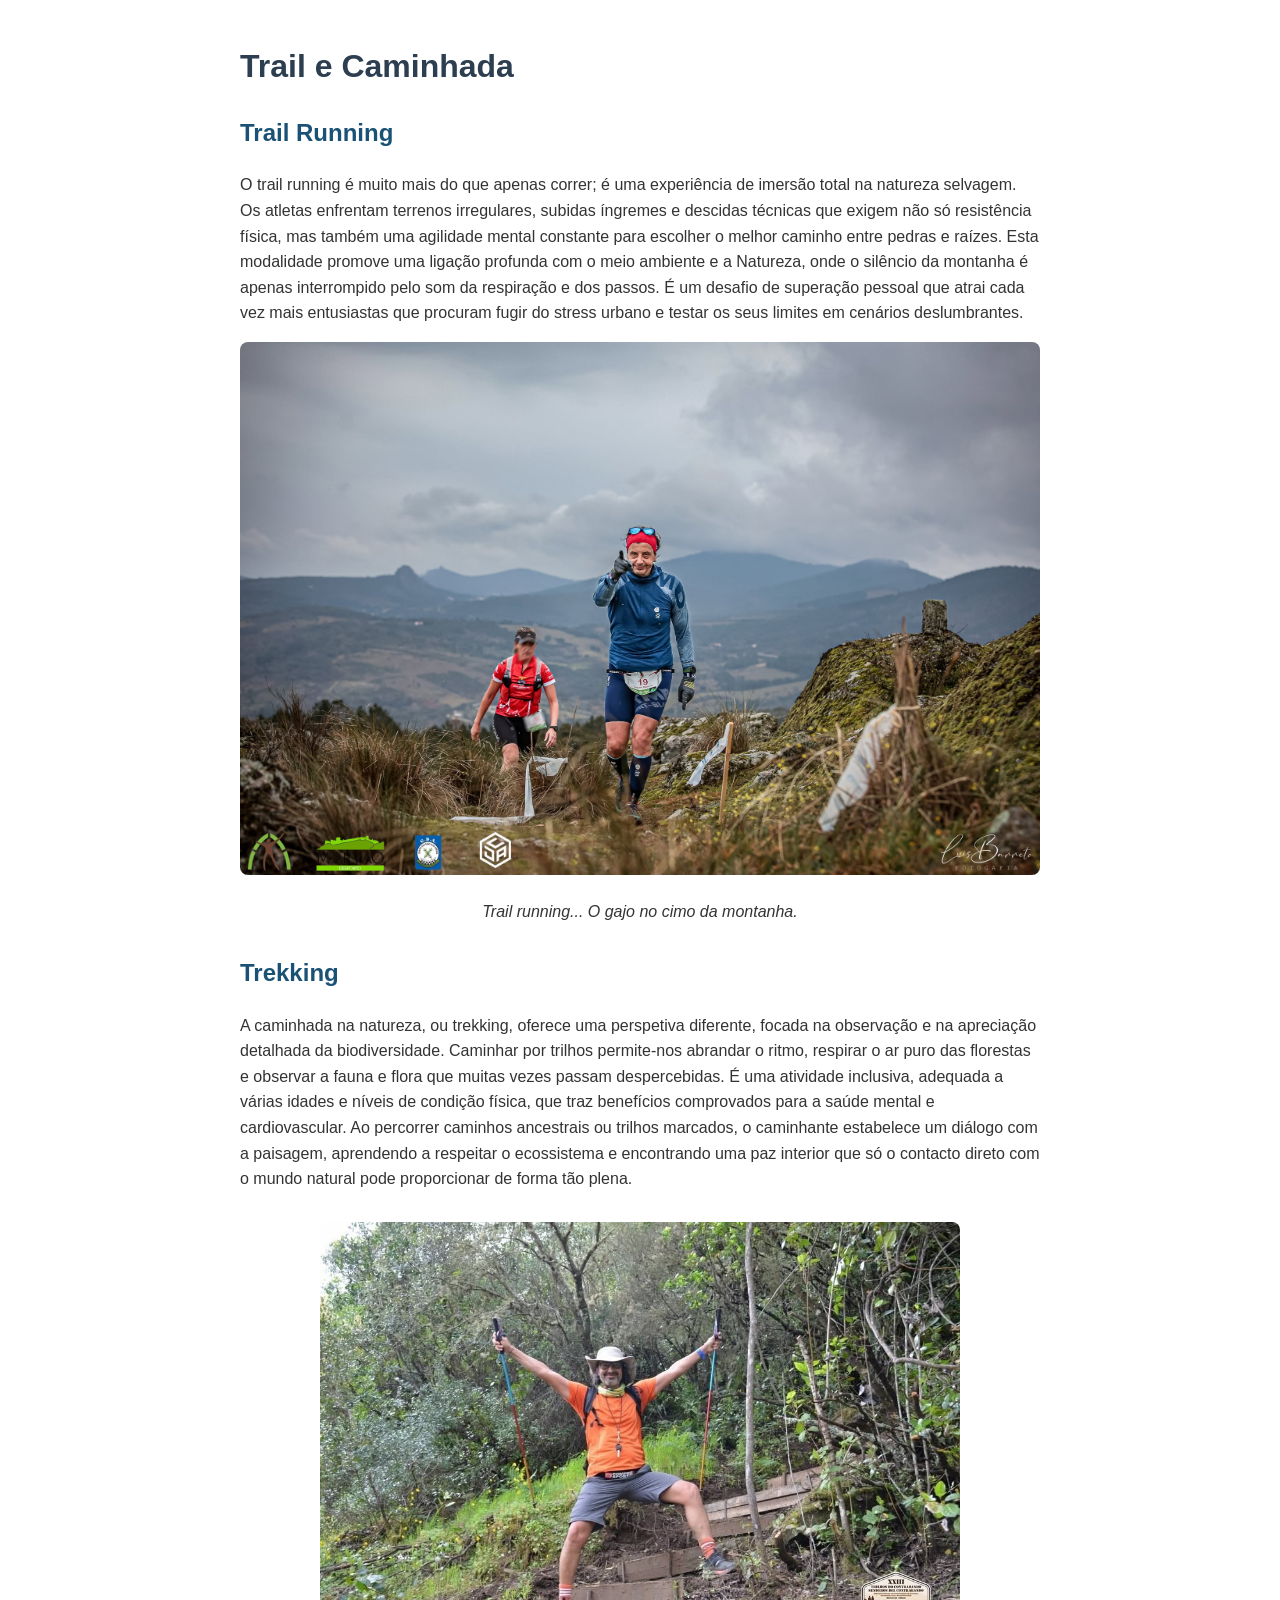
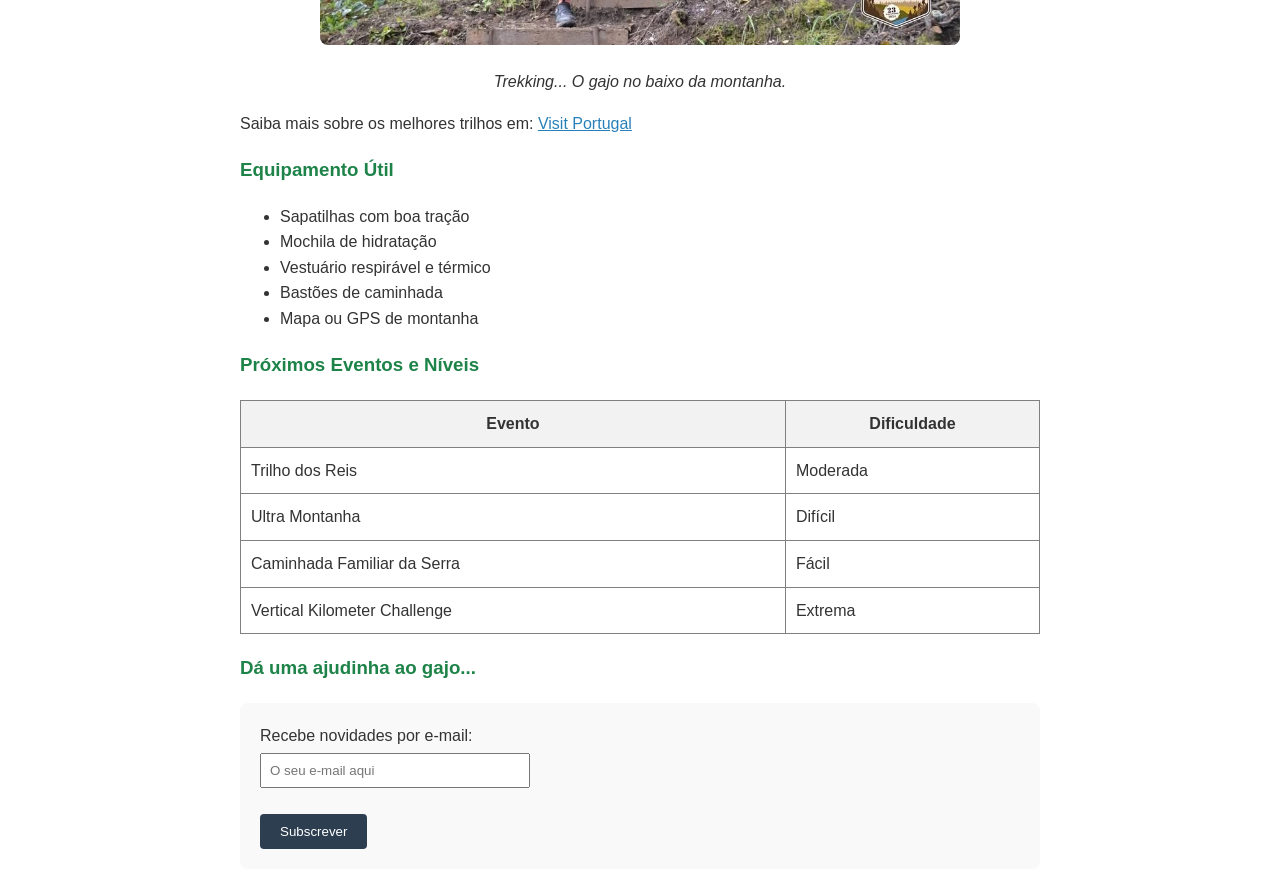
==== index.html @ b0463ab3 "Criação da página inicial." ====
<!-- https://github.com/2179951/ogajo.git -->

<!DOCTYPE html>
<html lang="pt">

<head>
    <meta charset="UTF-8">
    <title>O Gajo</title>
</head>

<body style="font-family: sans-serif; color: #333; line-height: 1.6; max-width: 800px; margin: 0 auto; padding: 20px;">

    <h1 style="color: #2c3e50;">Trail e Caminhada</h1>



    <h2 style="color: #1a5276;">Trail Running</h2>
    <p>
        O trail running é muito mais do que apenas correr; é uma experiência de imersão total na natureza selvagem. Os
        atletas enfrentam terrenos irregulares, subidas íngremes e descidas técnicas
        que exigem não só resistência física, mas também uma agilidade mental constante para escolher o melhor caminho
        entre pedras e raízes. Esta modalidade promove uma ligação profunda com o meio ambiente e a Natureza, onde o
        silêncio da
        montanha é apenas interrompido pelo som da respiração e dos passos. É um desafio de superação pessoal que atrai
        cada vez mais entusiastas que procuram fugir do stress urbano e testar os seus limites em cenários
        deslumbrantes.
    </p>

    <div style="text-align: center; margin-bottom: 30px;">
        <img src="power.jpg" alt="O gajo... Muito determinado no cimo da montanha"
            style="width: 100%; height: auto; border-radius: 8px;">
        <p><em>Trail running... O gajo no cimo da montanha.</em></p>
    </div>

    <h2 style="color: #1a5276;">Trekking</h2>
    <p>
        A caminhada na natureza, ou trekking, oferece uma perspetiva diferente, focada na observação e na apreciação
        detalhada da biodiversidade. Caminhar por trilhos permite-nos abrandar o ritmo, respirar o ar puro das florestas
        e observar a fauna e flora que muitas vezes passam despercebidas. É uma atividade inclusiva, adequada a várias
        idades e níveis de condição física, que traz benefícios comprovados para a saúde mental e cardiovascular. Ao
        percorrer caminhos ancestrais ou trilhos marcados, o caminhante estabelece um diálogo com a paisagem, aprendendo
        a respeitar o ecossistema e encontrando uma paz interior que só o contacto direto com o mundo natural pode
        proporcionar de forma tão plena.
    </p>

    <div style="margin-top: 30px; text-align: center;">
        <img src="smile.jpg" alt="O gajo... Muito feliz no sopé da montanha"
            style="width: 80%; height: auto; border-radius: 8px;">
        <p><em>Trekking... O gajo no baixo da montanha.</em></p>
    </div>

    <p>Saiba mais sobre os melhores trilhos em: <a href="https://www.visitportugal.com/en/experiencias/natureza" target="_blank"
            style="color: #2980b9;">Visit Portugal</a></p>

    <h3 style="color: #1d8348;">Equipamento Útil</h3>
    <ul>
        <li>Sapatilhas com boa tração</li>
        <li>Mochila de hidratação</li>
        <li>Vestuário respirável e térmico</li>
        <li>Bastões de caminhada</li>
        <li>Mapa ou GPS de montanha</li>
    </ul>

    <h3 style="color: #1d8348;">Próximos Eventos e Níveis</h3>
    <table border="1" style="width: 100%; border-collapse: collapse; margin-top: 20px;">
        <thead>
            <tr style="background-color: #f2f2f2;">
                <th style="padding: 10px;">Evento</th>
                <th style="padding: 10px;">Dificuldade</th>
            </tr>
        </thead>
        <tbody>
            <tr>
                <td style="padding: 10px;">Trilho dos Reis</td>
                <td style="padding: 10px;">Moderada</td>
            </tr>
            <tr>
                <td style="padding: 10px;">Ultra Montanha</td>
                <td style="padding: 10px;">Difícil</td>
            </tr>
            <tr>
                <td style="padding: 10px;">Caminhada Familiar da Serra</td>
                <td style="padding: 10px;">Fácil</td>
            </tr>
            <tr>
                <td style="padding: 10px;">Vertical Kilometer Challenge</td>
                <td style="padding: 10px;">Extrema</td>
            </tr>
        </tbody>
    </table>



    <h3 style="color: #1d8348;">Dá uma ajudinha ao gajo...</h3>
    <form style="background-color: #f9f9f9; padding: 20px; border-radius: 8px; margin-top: 20px;">
        <label for="email">Recebe novidades por e-mail:</label><br>
        <input type="email" id="email" name="email" placeholder="O seu e-mail aqui"
            style="padding: 8px; width: 250px; margin-top: 5px;"><br><br>
        <input type="submit" value="Subscrever"
            style="padding: 10px 20px; background-color: #2c3e50; color: white; border: none; border-radius: 4px; cursor: pointer;">
    </form>

</body>

</html>
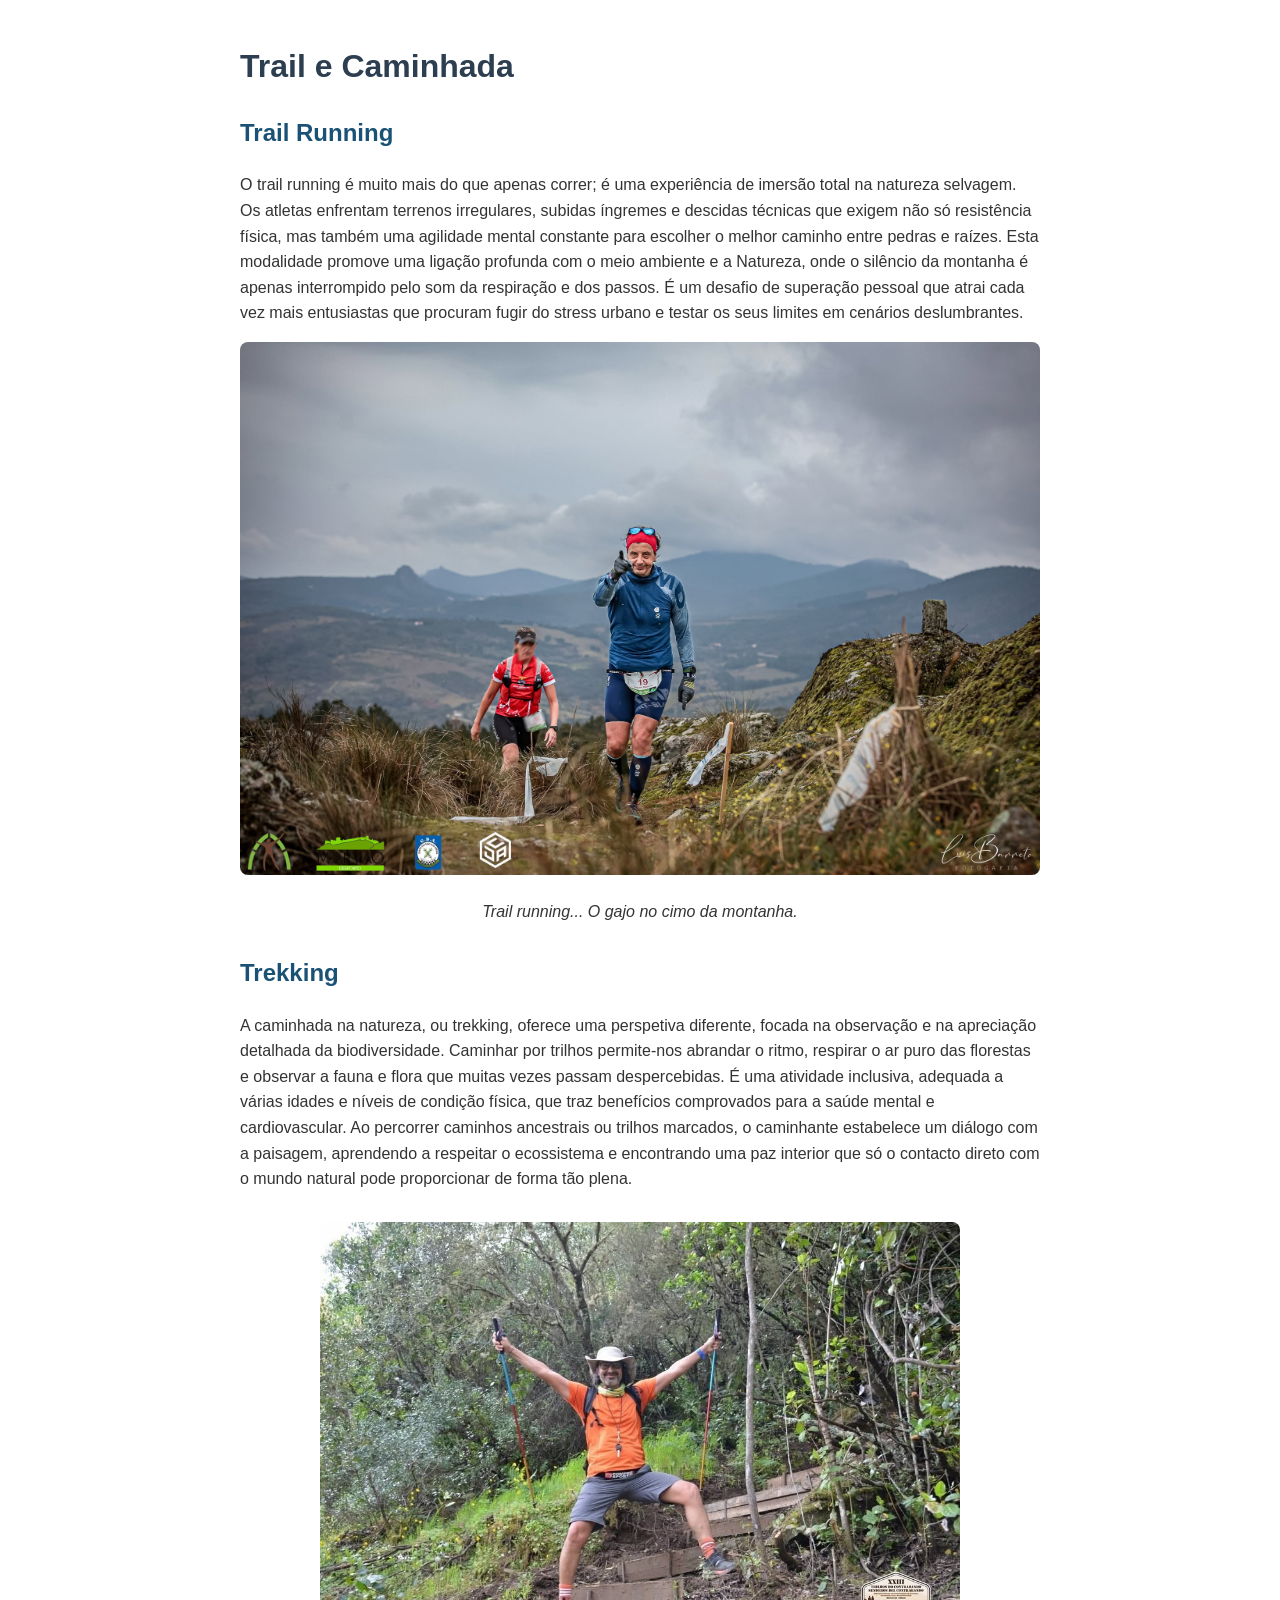
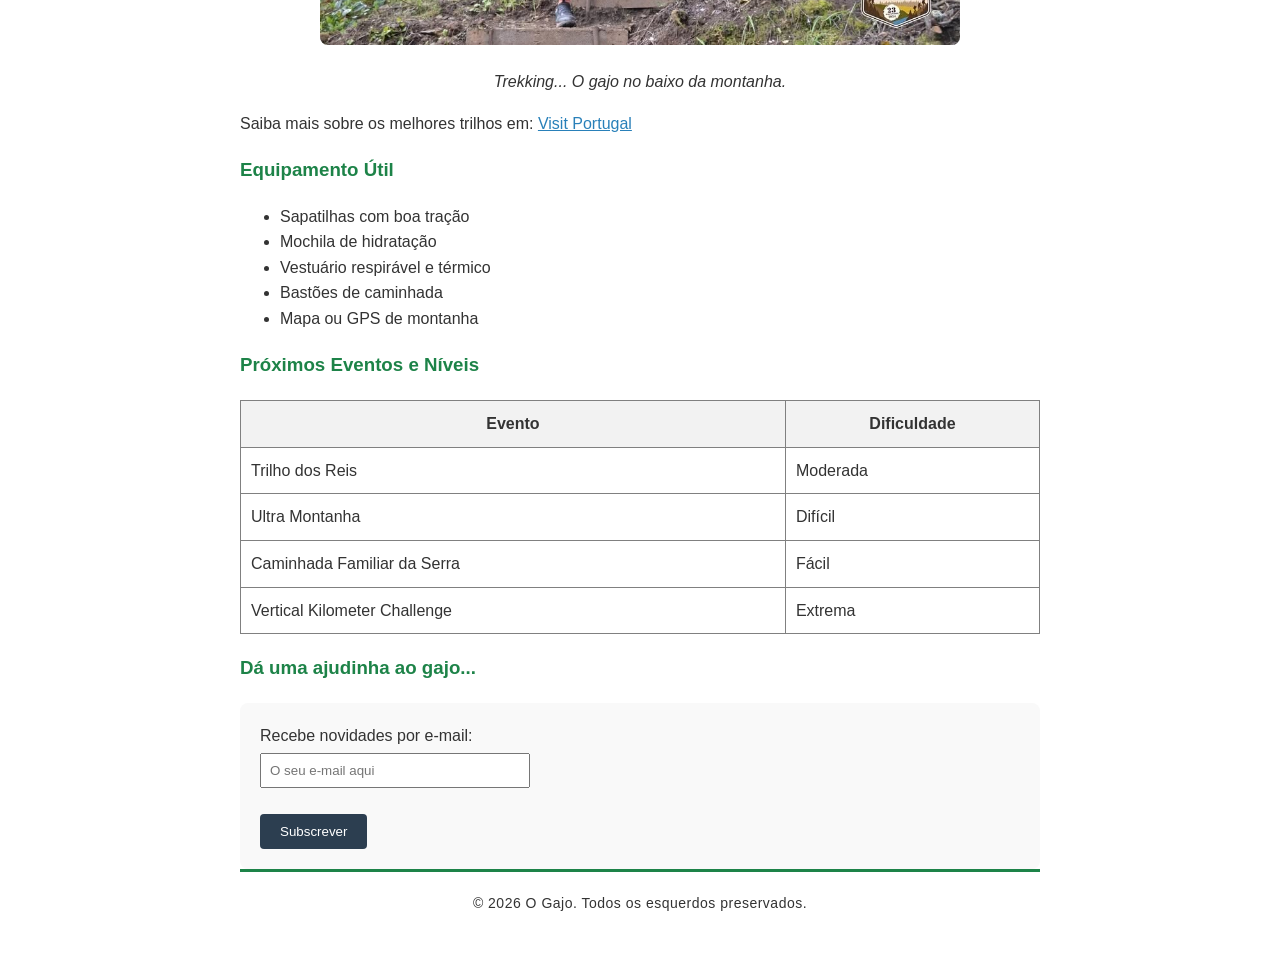
==== commit fbca8e79: "Rodapé" ====
--- a/index.html
+++ b/index.html
@@ -100,6 +100,13 @@
             style="padding: 10px 20px; background-color: #2c3e50; color: white; border: none; border-radius: 4px; cursor: pointer;">
     </form>
 
+    <footer style="text-align: center;
+            padding: 20px 10px;
+            font-size: 14px;
+            border-top: 3px solid #1d8348;">
+        <p style=" margin: 0; letter-spacing: 0.5px;">&copy; 2026 O Gajo. Todos os esquerdos preservados.</p>
+    </footer>    
+
 </body>
 
 </html>
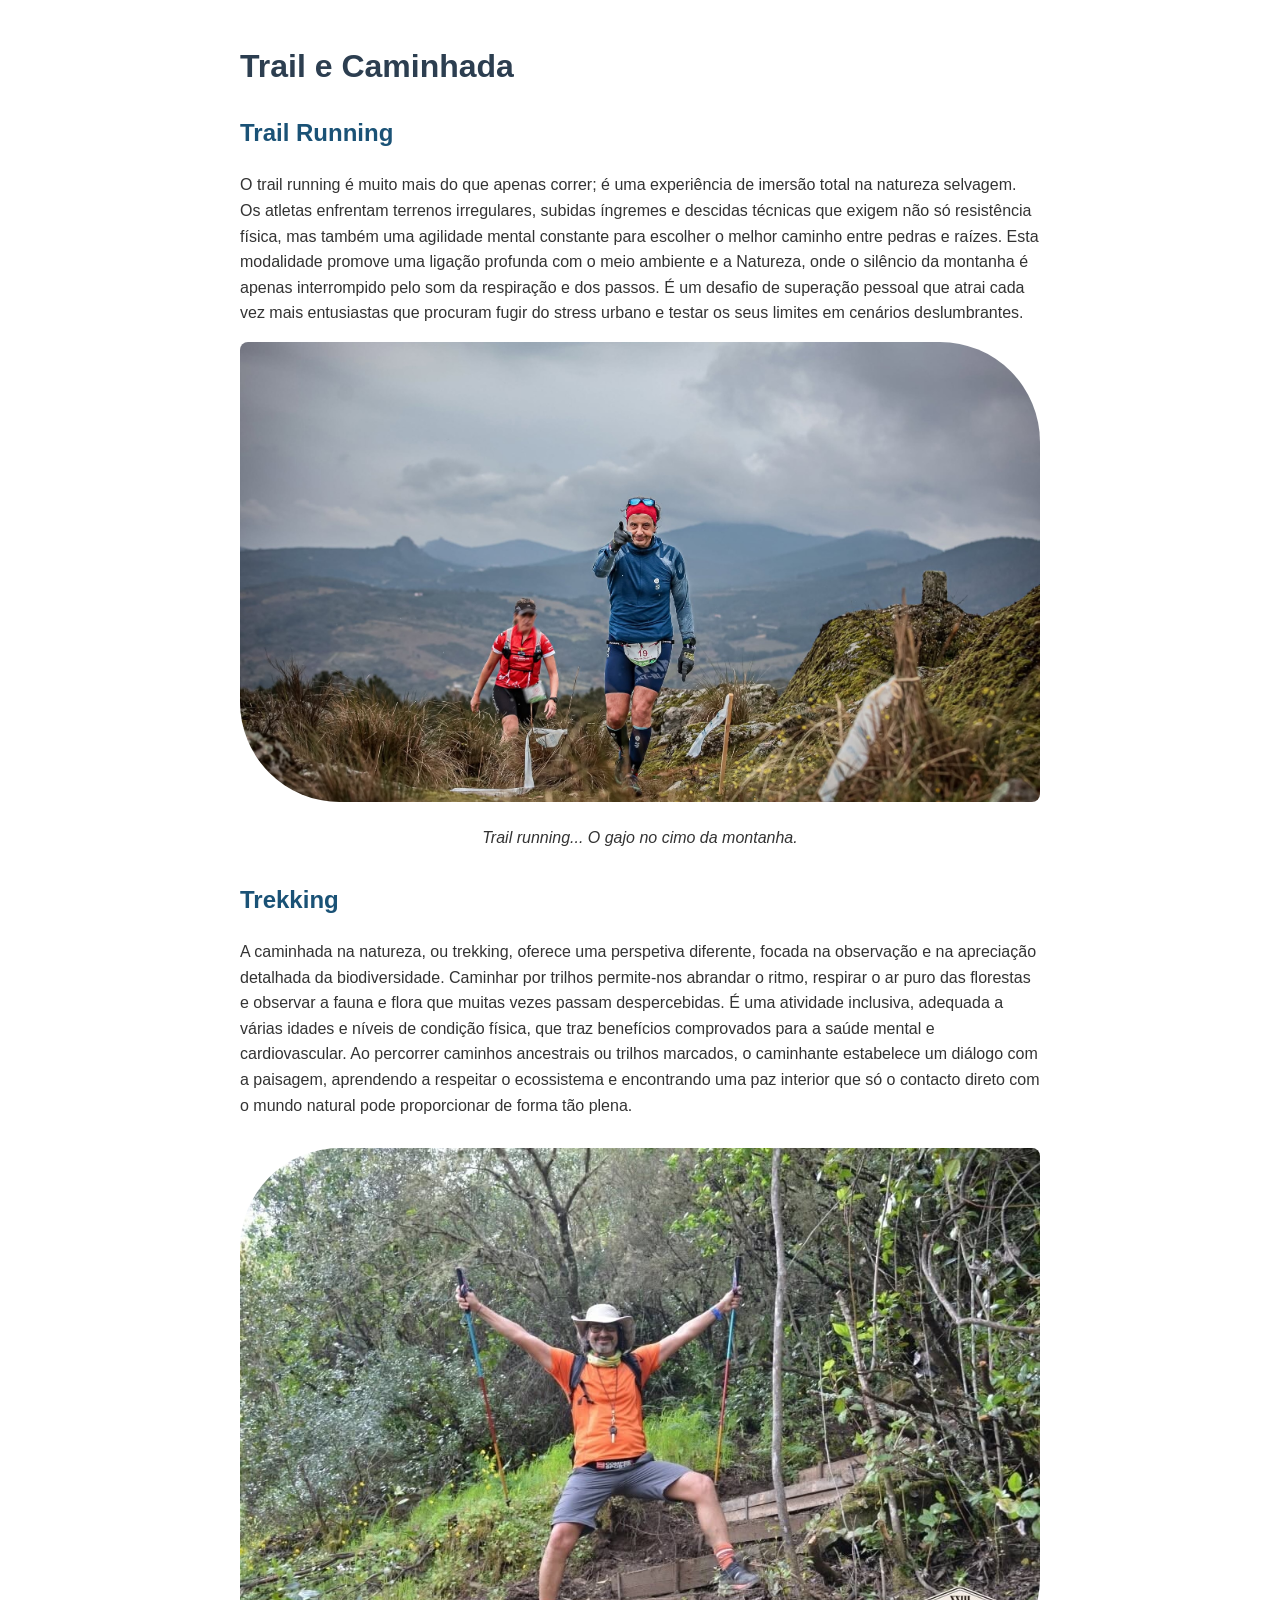
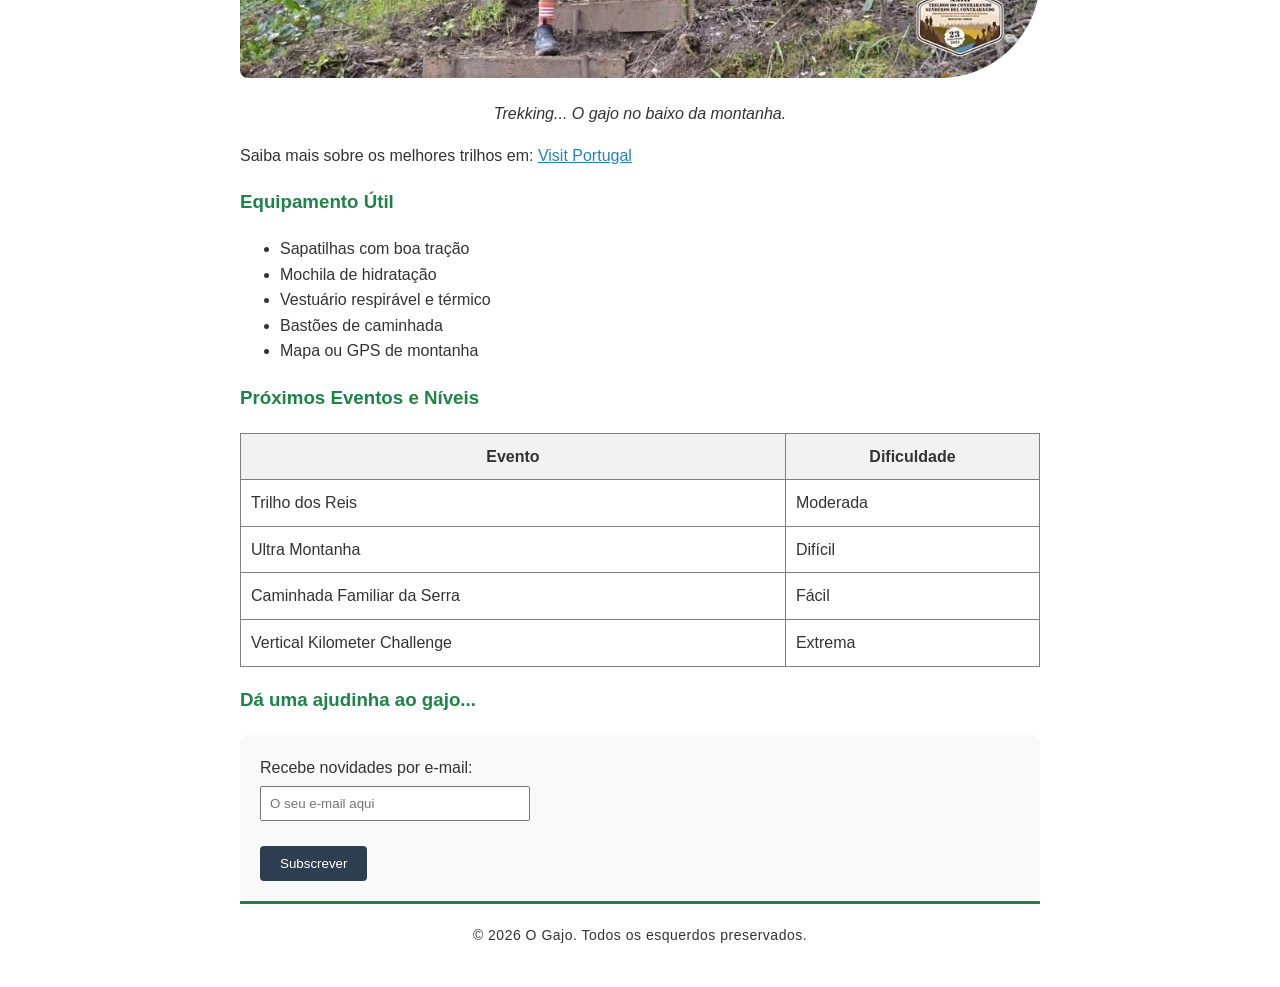
==== commit 9204f501: "Formatação de imagens" ====
--- a/index.html
+++ b/index.html
@@ -28,7 +28,7 @@
 
     <div style="text-align: center; margin-bottom: 30px;">
         <img src="power.jpg" alt="O gajo... Muito determinado no cimo da montanha"
-            style="width: 100%; height: auto; border-radius: 8px;">
+            style="width: 100%; height: auto; border-radius: 8px 100px 8px 100px;">
         <p><em>Trail running... O gajo no cimo da montanha.</em></p>
     </div>
 
@@ -45,7 +45,7 @@
 
     <div style="margin-top: 30px; text-align: center;">
         <img src="smile.jpg" alt="O gajo... Muito feliz no sopé da montanha"
-            style="width: 80%; height: auto; border-radius: 8px;">
+            style="width: 100%; height: auto; border-radius: 100px 8px 100px 8px;">
         <p><em>Trekking... O gajo no baixo da montanha.</em></p>
     </div>
 
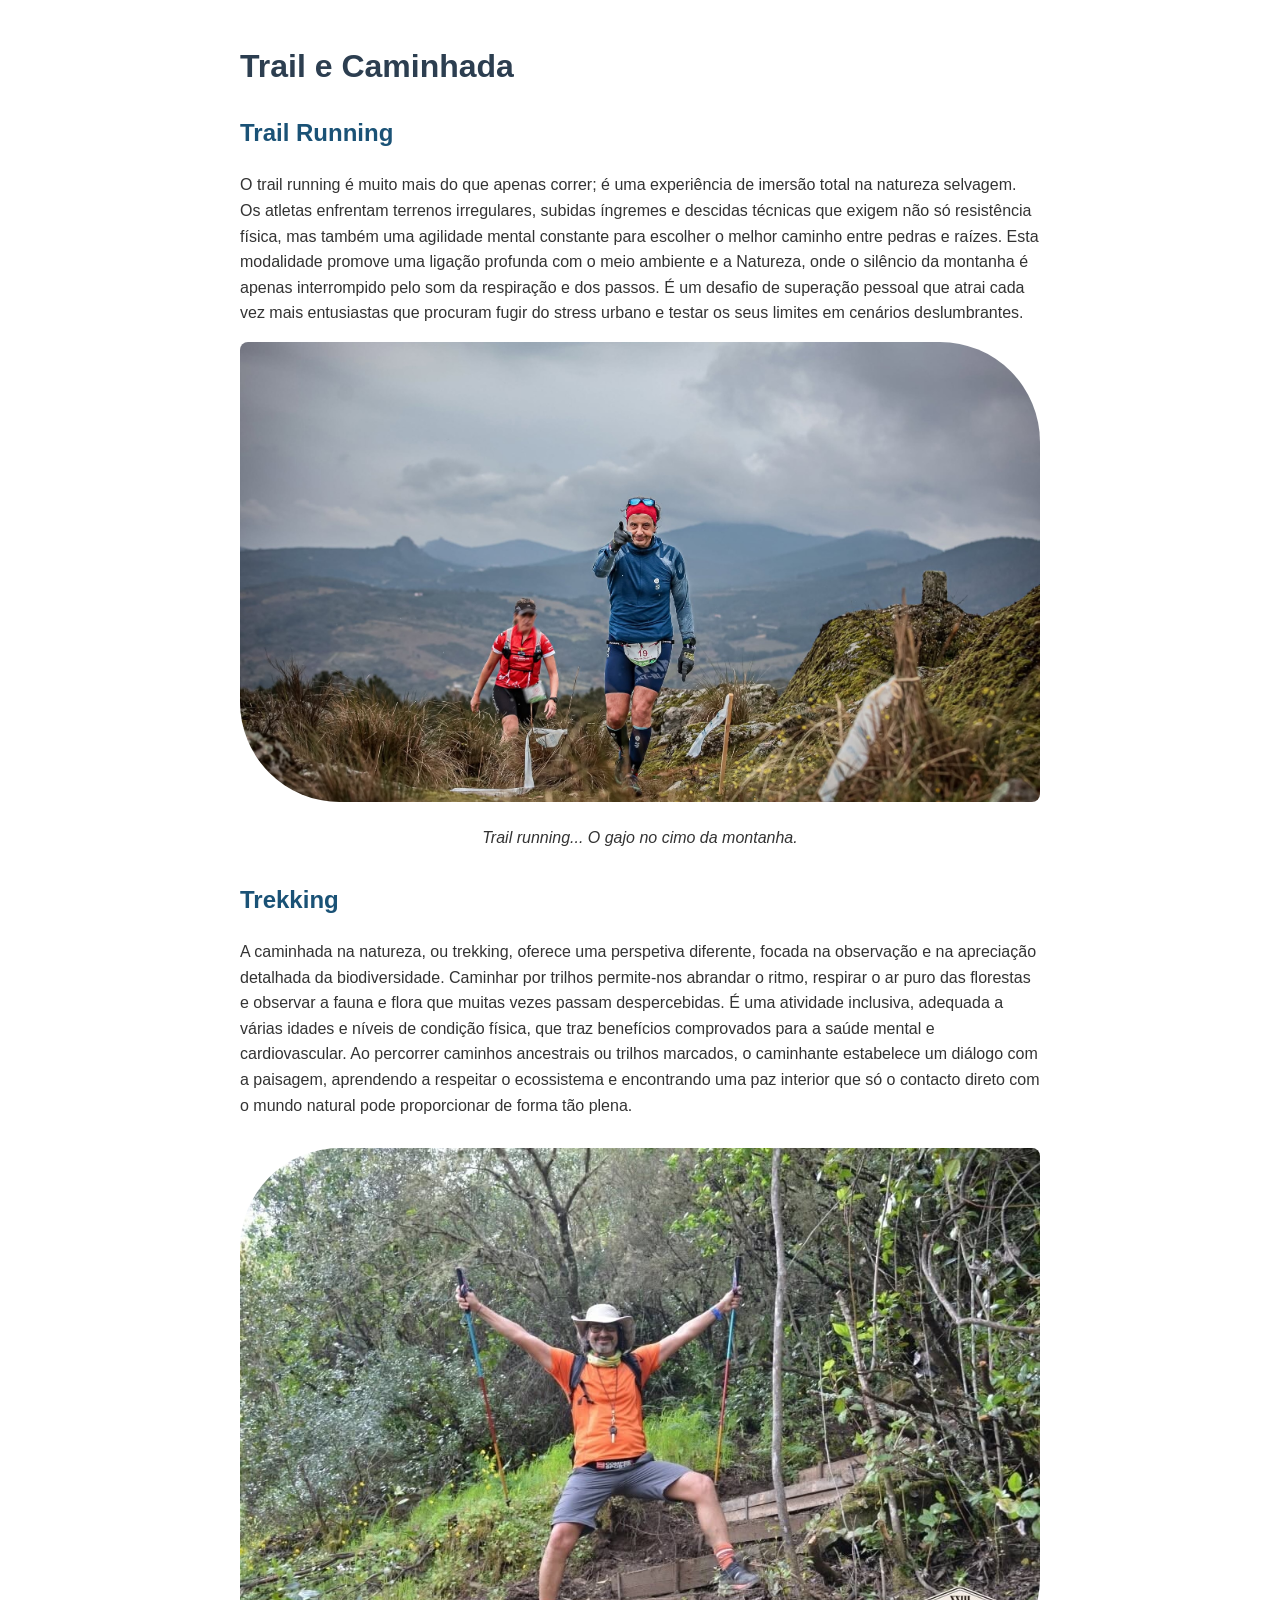
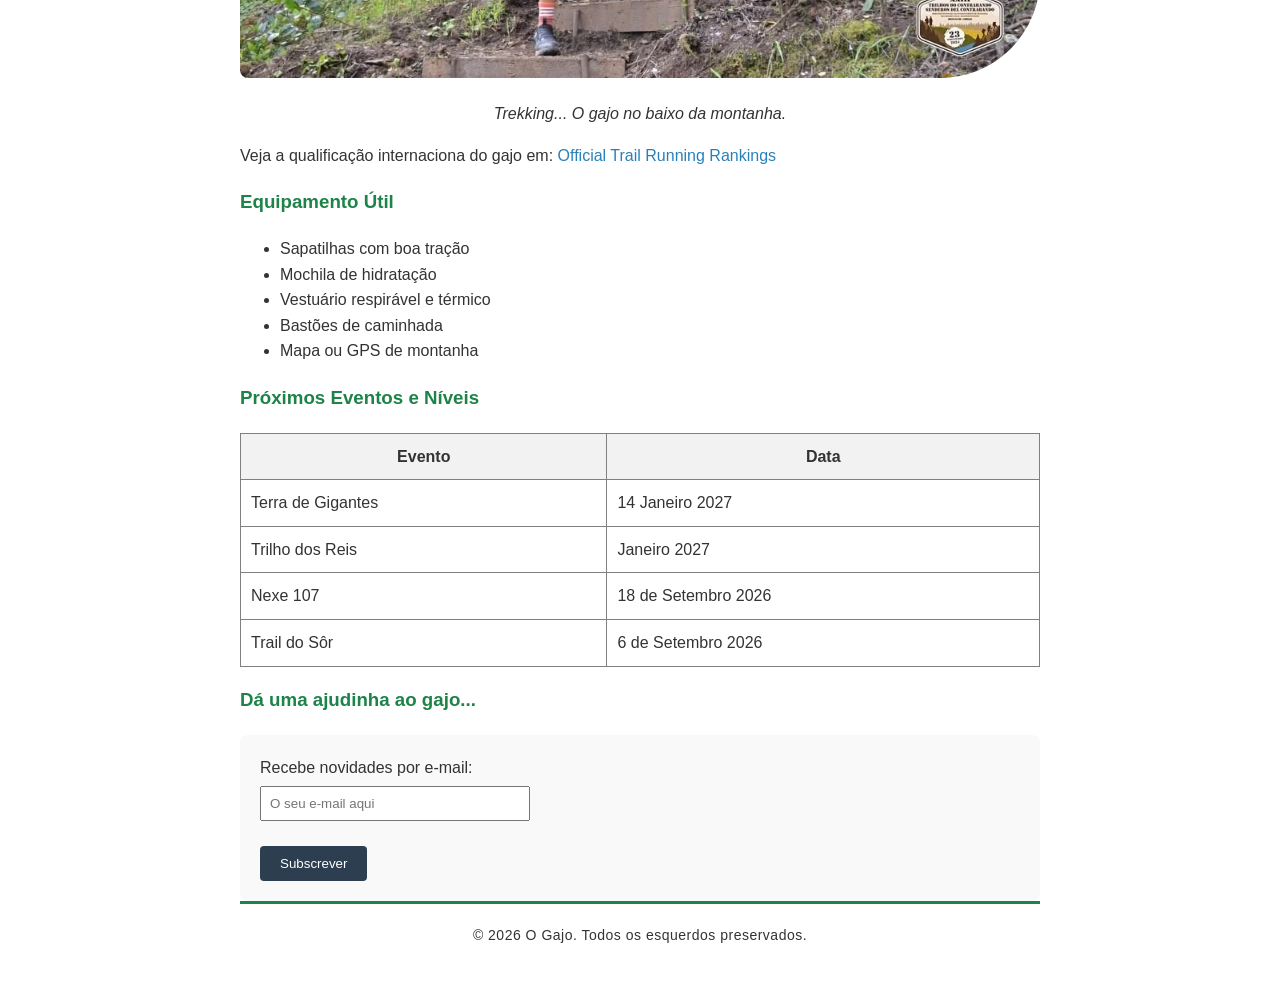
==== commit b2363808: "Mudança de link e algum conteudo" ====
--- a/index.html
+++ b/index.html
@@ -49,8 +49,8 @@
         <p><em>Trekking... O gajo no baixo da montanha.</em></p>
     </div>
 
-    <p>Saiba mais sobre os melhores trilhos em: <a href="https://www.visitportugal.com/en/experiencias/natureza" target="_blank"
-            style="color: #2980b9;">Visit Portugal</a></p>
+    <p>Veja a qualificação internaciona do gajo em: <a https://itra.run/RunnerSpace/caldeira.antonio.4431074" target="_blank"
+            style="color: #2980b9;">Official Trail Running Rankings</a></p>
 
     <h3 style="color: #1d8348;">Equipamento Útil</h3>
     <ul>
@@ -66,25 +66,25 @@
         <thead>
             <tr style="background-color: #f2f2f2;">
                 <th style="padding: 10px;">Evento</th>
-                <th style="padding: 10px;">Dificuldade</th>
+                <th style="padding: 10px;">Data</th>
             </tr>
         </thead>
         <tbody>
             <tr>
-                <td style="padding: 10px;">Trilho dos Reis</td>
-                <td style="padding: 10px;">Moderada</td>
+                <td style="padding: 10px;">Terra de Gigantes</td>
+                <td style="padding: 10px;">14 Janeiro 2027</td>
             </tr>
             <tr>
-                <td style="padding: 10px;">Ultra Montanha</td>
-                <td style="padding: 10px;">Difícil</td>
+                <td style="padding: 10px;">Trilho dos Reis</td>
+                <td style="padding: 10px;">Janeiro 2027</td>
             </tr>
             <tr>
-                <td style="padding: 10px;">Caminhada Familiar da Serra</td>
-                <td style="padding: 10px;">Fácil</td>
+                <td style="padding: 10px;">Nexe 107</td>
+                <td style="padding: 10px;">18 de Setembro 2026</td>
             </tr>
             <tr>
-                <td style="padding: 10px;">Vertical Kilometer Challenge</td>
-                <td style="padding: 10px;">Extrema</td>
+                <td style="padding: 10px;">Trail do Sôr</td>
+                <td style="padding: 10px;">6 de Setembro 2026</td>
             </tr>
         </tbody>
     </table>
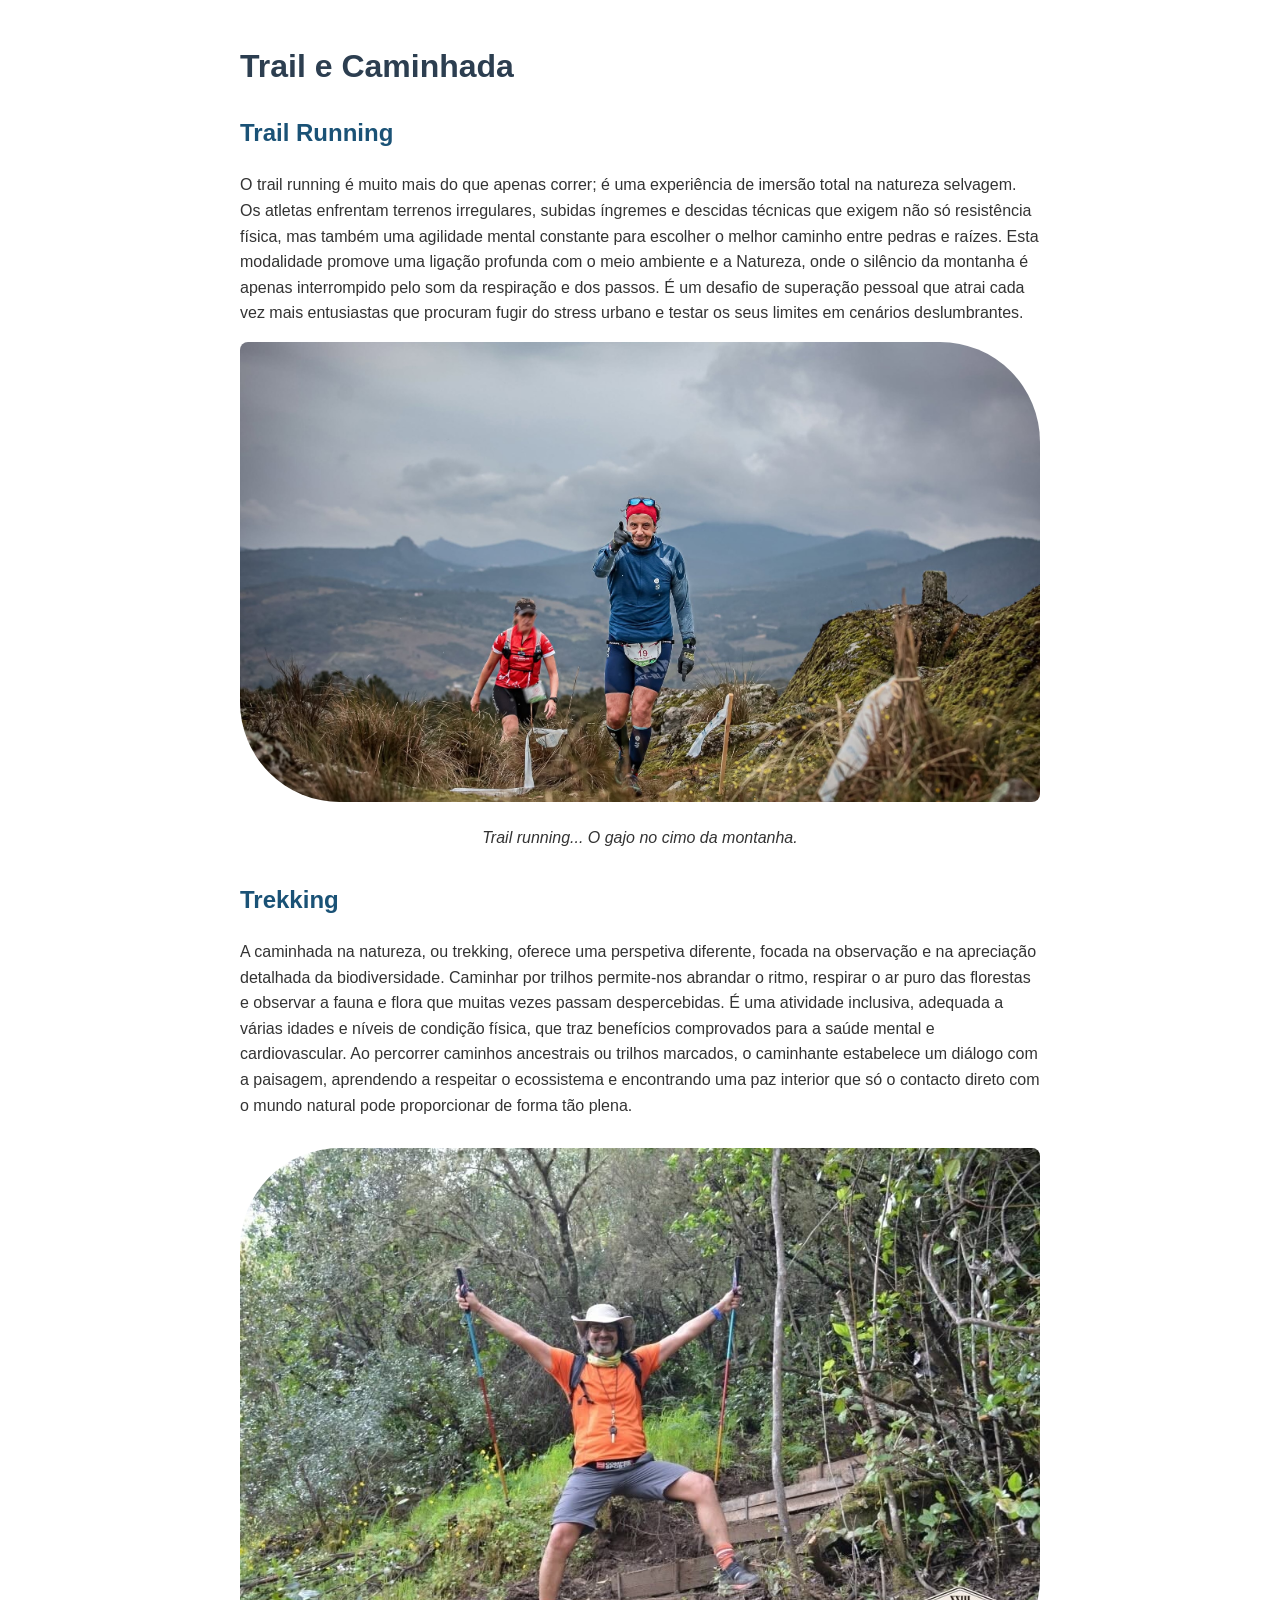
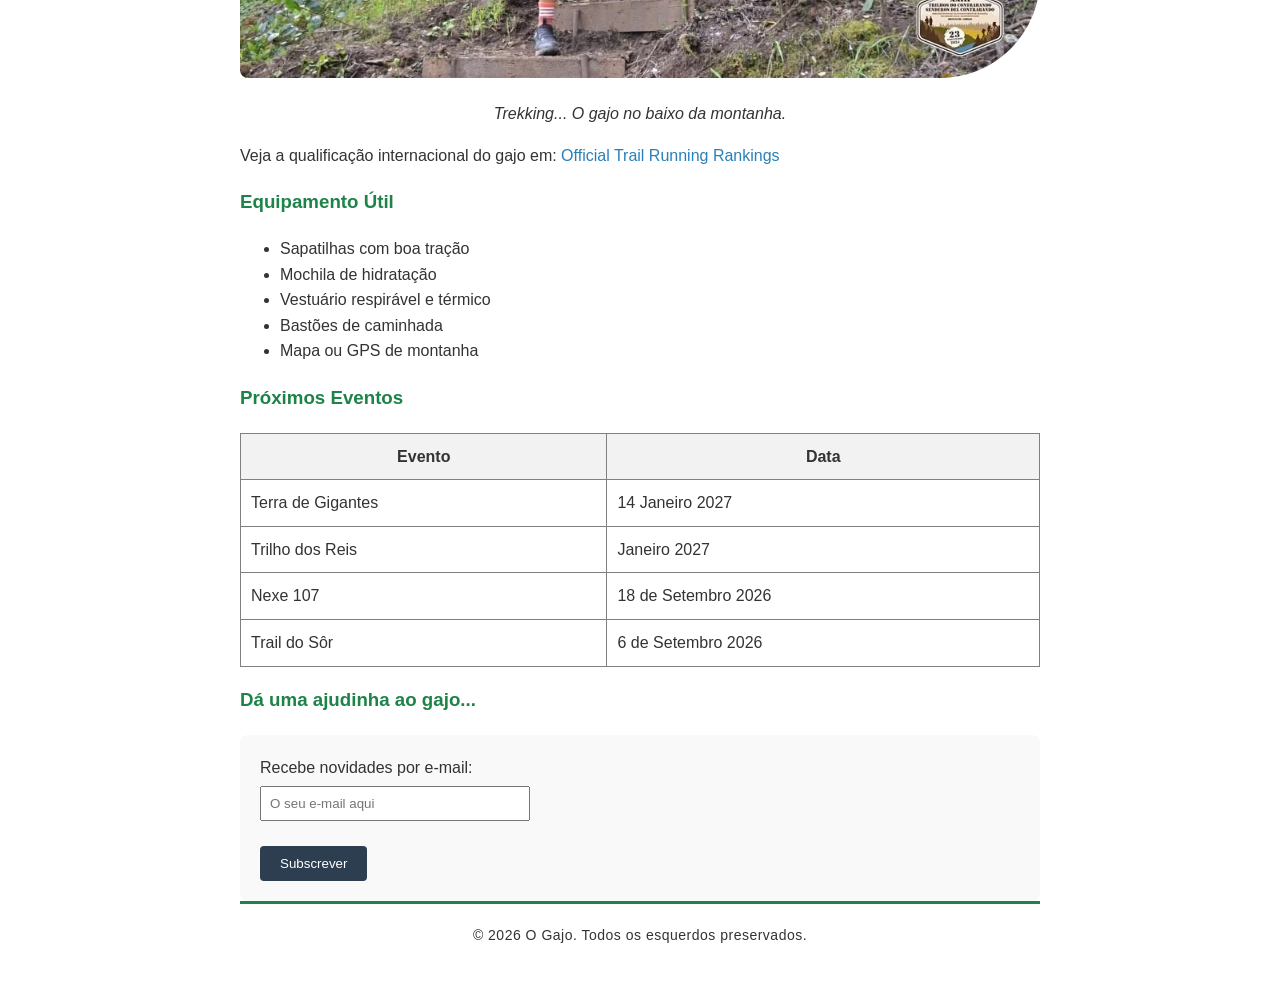
==== commit db1aa172: "Correção de erros" ====
--- a/index.html
+++ b/index.html
@@ -49,7 +49,7 @@
         <p><em>Trekking... O gajo no baixo da montanha.</em></p>
     </div>
 
-    <p>Veja a qualificação internaciona do gajo em: <a https://itra.run/RunnerSpace/caldeira.antonio.4431074" target="_blank"
+    <p>Veja a qualificação internacional do gajo em: <a https://itra.run/RunnerSpace/caldeira.antonio.4431074" target="_blank"
             style="color: #2980b9;">Official Trail Running Rankings</a></p>
 
     <h3 style="color: #1d8348;">Equipamento Útil</h3>
@@ -61,7 +61,7 @@
         <li>Mapa ou GPS de montanha</li>
     </ul>
 
-    <h3 style="color: #1d8348;">Próximos Eventos e Níveis</h3>
+    <h3 style="color: #1d8348;">Próximos Eventos</h3>
     <table border="1" style="width: 100%; border-collapse: collapse; margin-top: 20px;">
         <thead>
             <tr style="background-color: #f2f2f2;">
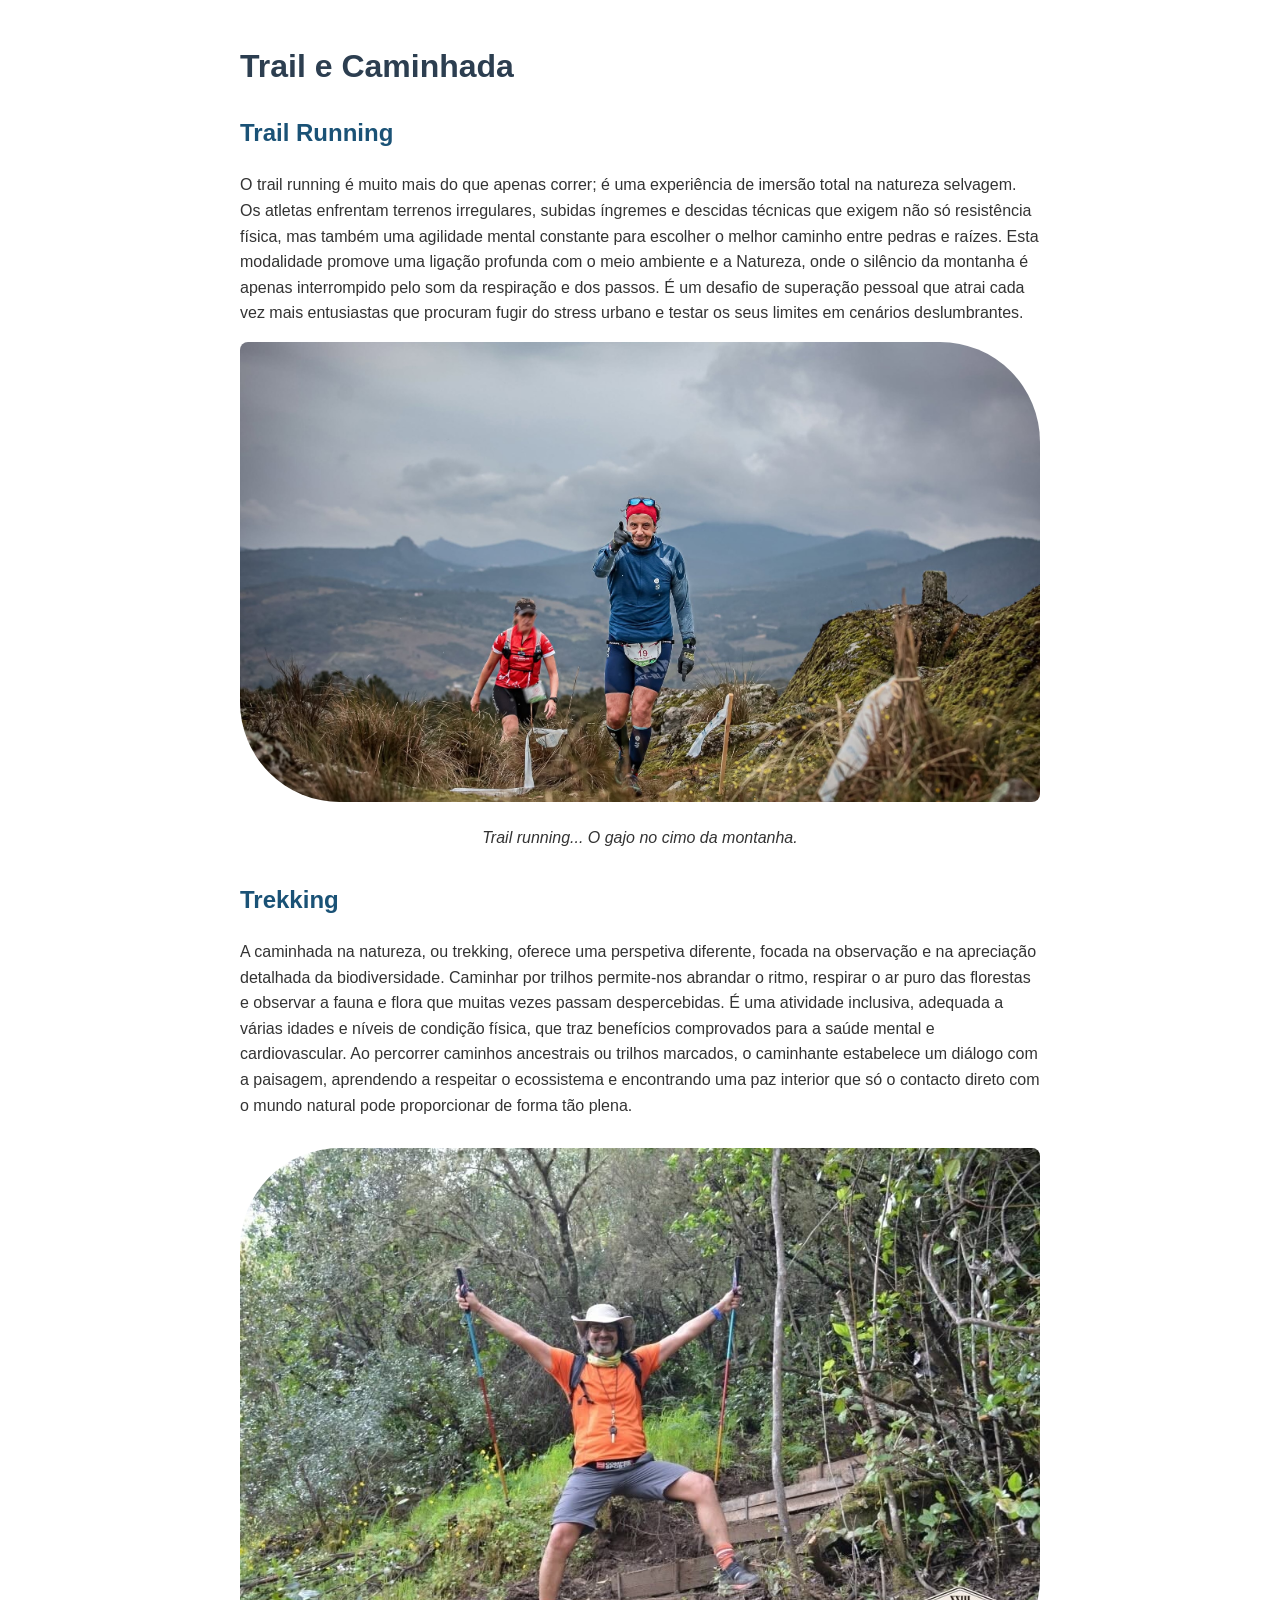
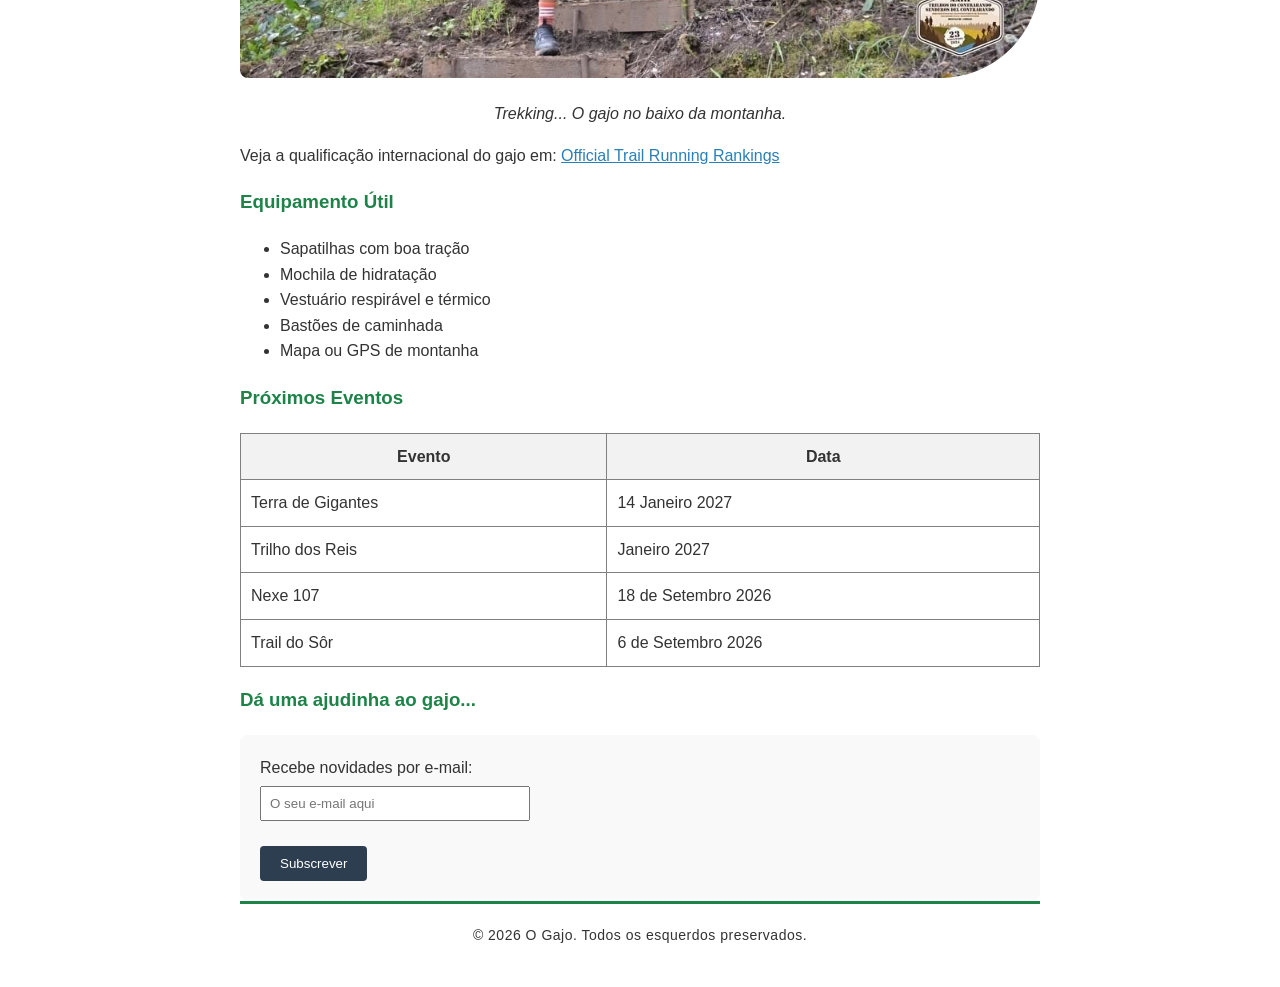
==== commit e79608d0: "Correção do link" ====
--- a/index.html
+++ b/index.html
@@ -49,7 +49,7 @@
         <p><em>Trekking... O gajo no baixo da montanha.</em></p>
     </div>
 
-    <p>Veja a qualificação internacional do gajo em: <a https://itra.run/RunnerSpace/caldeira.antonio.4431074" target="_blank"
+    <p>Veja a qualificação internacional do gajo em: <a href="https://itra.run/RunnerSpace/caldeira.antonio.4431074" target="_blank"
             style="color: #2980b9;">Official Trail Running Rankings</a></p>
 
     <h3 style="color: #1d8348;">Equipamento Útil</h3>
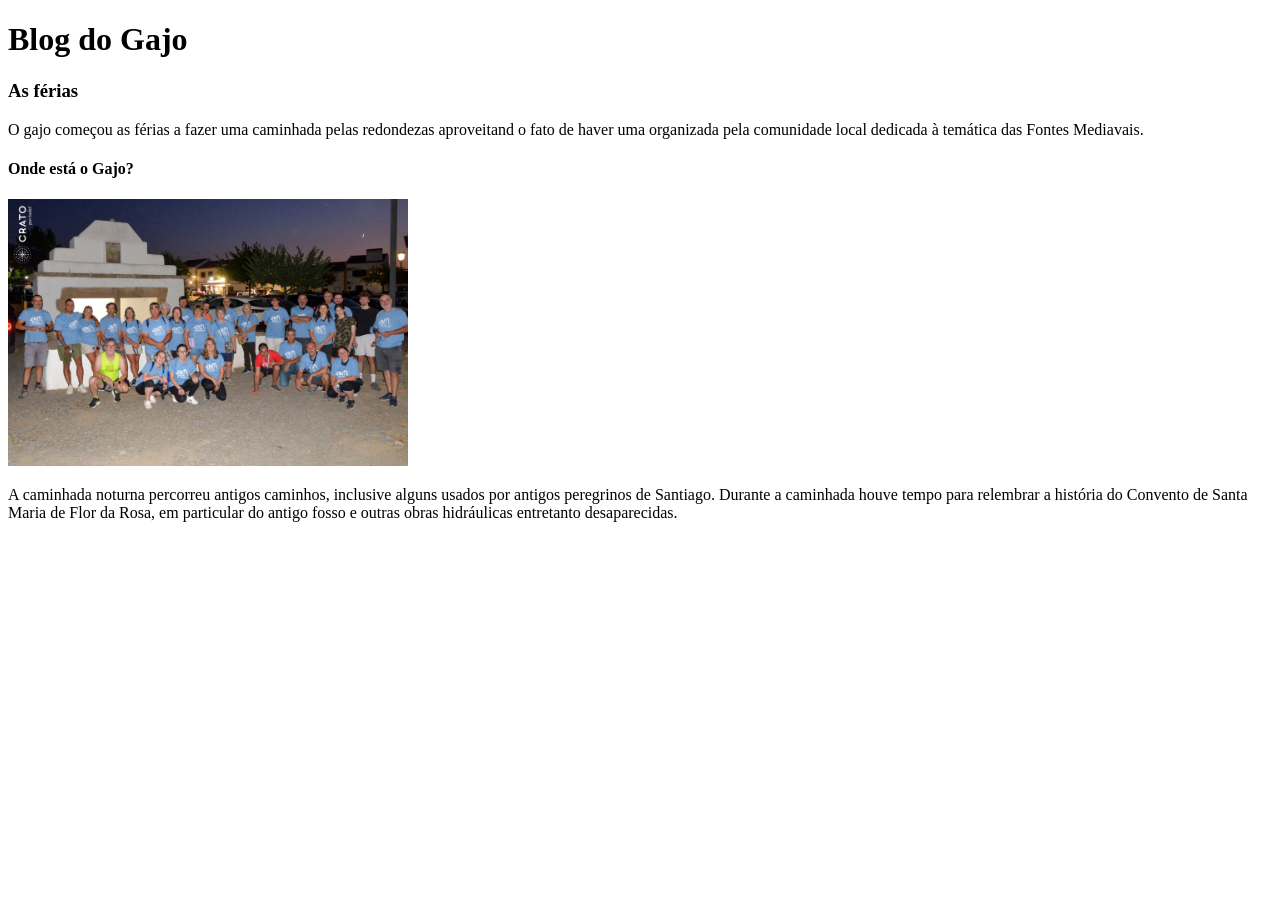
==== commit 0c0c91af: "Mudanca diretorios" ====
--- a/index.html
+++ b/index.html
@@ -1,112 +1,30 @@
-<!-- https://github.com/2179951/ogajo.git -->
-
-<!DOCTYPE html>
-<html lang="pt">
-
-<head>
-    <meta charset="UTF-8">
-    <title>O Gajo</title>
-</head>
-
-<body style="font-family: sans-serif; color: #333; line-height: 1.6; max-width: 800px; margin: 0 auto; padding: 20px;">
-
-    <h1 style="color: #2c3e50;">Trail e Caminhada</h1>
-
-
-
-    <h2 style="color: #1a5276;">Trail Running</h2>
-    <p>
-        O trail running é muito mais do que apenas correr; é uma experiência de imersão total na natureza selvagem. Os
-        atletas enfrentam terrenos irregulares, subidas íngremes e descidas técnicas
-        que exigem não só resistência física, mas também uma agilidade mental constante para escolher o melhor caminho
-        entre pedras e raízes. Esta modalidade promove uma ligação profunda com o meio ambiente e a Natureza, onde o
-        silêncio da
-        montanha é apenas interrompido pelo som da respiração e dos passos. É um desafio de superação pessoal que atrai
-        cada vez mais entusiastas que procuram fugir do stress urbano e testar os seus limites em cenários
-        deslumbrantes.
-    </p>
-
-    <div style="text-align: center; margin-bottom: 30px;">
-        <img src="power.jpg" alt="O gajo... Muito determinado no cimo da montanha"
-            style="width: 100%; height: auto; border-radius: 8px 100px 8px 100px;">
-        <p><em>Trail running... O gajo no cimo da montanha.</em></p>
-    </div>
-
-    <h2 style="color: #1a5276;">Trekking</h2>
-    <p>
-        A caminhada na natureza, ou trekking, oferece uma perspetiva diferente, focada na observação e na apreciação
-        detalhada da biodiversidade. Caminhar por trilhos permite-nos abrandar o ritmo, respirar o ar puro das florestas
-        e observar a fauna e flora que muitas vezes passam despercebidas. É uma atividade inclusiva, adequada a várias
-        idades e níveis de condição física, que traz benefícios comprovados para a saúde mental e cardiovascular. Ao
-        percorrer caminhos ancestrais ou trilhos marcados, o caminhante estabelece um diálogo com a paisagem, aprendendo
-        a respeitar o ecossistema e encontrando uma paz interior que só o contacto direto com o mundo natural pode
-        proporcionar de forma tão plena.
-    </p>
-
-    <div style="margin-top: 30px; text-align: center;">
-        <img src="smile.jpg" alt="O gajo... Muito feliz no sopé da montanha"
-            style="width: 100%; height: auto; border-radius: 100px 8px 100px 8px;">
-        <p><em>Trekking... O gajo no baixo da montanha.</em></p>
-    </div>
-
-    <p>Veja a qualificação internacional do gajo em: <a href="https://itra.run/RunnerSpace/caldeira.antonio.4431074" target="_blank"
-            style="color: #2980b9;">Official Trail Running Rankings</a></p>
-
-    <h3 style="color: #1d8348;">Equipamento Útil</h3>
-    <ul>
-        <li>Sapatilhas com boa tração</li>
-        <li>Mochila de hidratação</li>
-        <li>Vestuário respirável e térmico</li>
-        <li>Bastões de caminhada</li>
-        <li>Mapa ou GPS de montanha</li>
-    </ul>
-
-    <h3 style="color: #1d8348;">Próximos Eventos</h3>
-    <table border="1" style="width: 100%; border-collapse: collapse; margin-top: 20px;">
-        <thead>
-            <tr style="background-color: #f2f2f2;">
-                <th style="padding: 10px;">Evento</th>
-                <th style="padding: 10px;">Data</th>
-            </tr>
-        </thead>
-        <tbody>
-            <tr>
-                <td style="padding: 10px;">Terra de Gigantes</td>
-                <td style="padding: 10px;">14 Janeiro 2027</td>
-            </tr>
-            <tr>
-                <td style="padding: 10px;">Trilho dos Reis</td>
-                <td style="padding: 10px;">Janeiro 2027</td>
-            </tr>
-            <tr>
-                <td style="padding: 10px;">Nexe 107</td>
-                <td style="padding: 10px;">18 de Setembro 2026</td>
-            </tr>
-            <tr>
-                <td style="padding: 10px;">Trail do Sôr</td>
-                <td style="padding: 10px;">6 de Setembro 2026</td>
-            </tr>
-        </tbody>
-    </table>
-
-
-
-    <h3 style="color: #1d8348;">Dá uma ajudinha ao gajo...</h3>
-    <form style="background-color: #f9f9f9; padding: 20px; border-radius: 8px; margin-top: 20px;">
-        <label for="email">Recebe novidades por e-mail:</label><br>
-        <input type="email" id="email" name="email" placeholder="O seu e-mail aqui"
-            style="padding: 8px; width: 250px; margin-top: 5px;"><br><br>
-        <input type="submit" value="Subscrever"
-            style="padding: 10px 20px; background-color: #2c3e50; color: white; border: none; border-radius: 4px; cursor: pointer;">
-    </form>
-
-    <footer style="text-align: center;
-            padding: 20px 10px;
-            font-size: 14px;
-            border-top: 3px solid #1d8348;">
-        <p style=" margin: 0; letter-spacing: 0.5px;">&copy; 2026 O Gajo. Todos os esquerdos preservados.</p>
-    </footer>    
-
-</body>
-
-</html>+<!doctype html>
+<html lang="en">
+  <head>
+    <meta charset="UTF-8" />
+    <meta name="viewport" content="width=device-width, initial-scale=1.0" />
+    <link rel="stylesheet" href="blog.css" />
+    <title>Blog do Gajo</title>
+  </head>
+  <body>
+    <h1>Blog do Gajo</h1>
+    <h3>As férias</h3>
+    <p>
+      O gajo começou as férias a fazer uma caminhada pelas redondezas
+      aproveitand o fato de haver uma organizada pela comunidade local dedicada
+      à temática das Fontes Mediavais.
+    </p>
+    <h4>Onde está o Gajo?</h4>
+    <img
+      src="ondeestaogajo.jpg"
+      alt="Fotografia do grupo na Fonte Branca em Flor da Rosa"
+    />
+    <p>
+      A caminhada noturna percorreu antigos caminhos, inclusive alguns usados
+      por antigos peregrinos de Santiago. Durante a caminhada houve tempo para
+      relembrar a história do Convento de Santa Maria de Flor da Rosa, em
+      particular do antigo fosso e outras obras hidráulicas entretanto
+      desaparecidas.
+    </p>
+  </body>
+</html>
--- a/blog.css
+++ b/blog.css
@@ -0,0 +1,3 @@
+img {
+    max-width: 400px;
+}
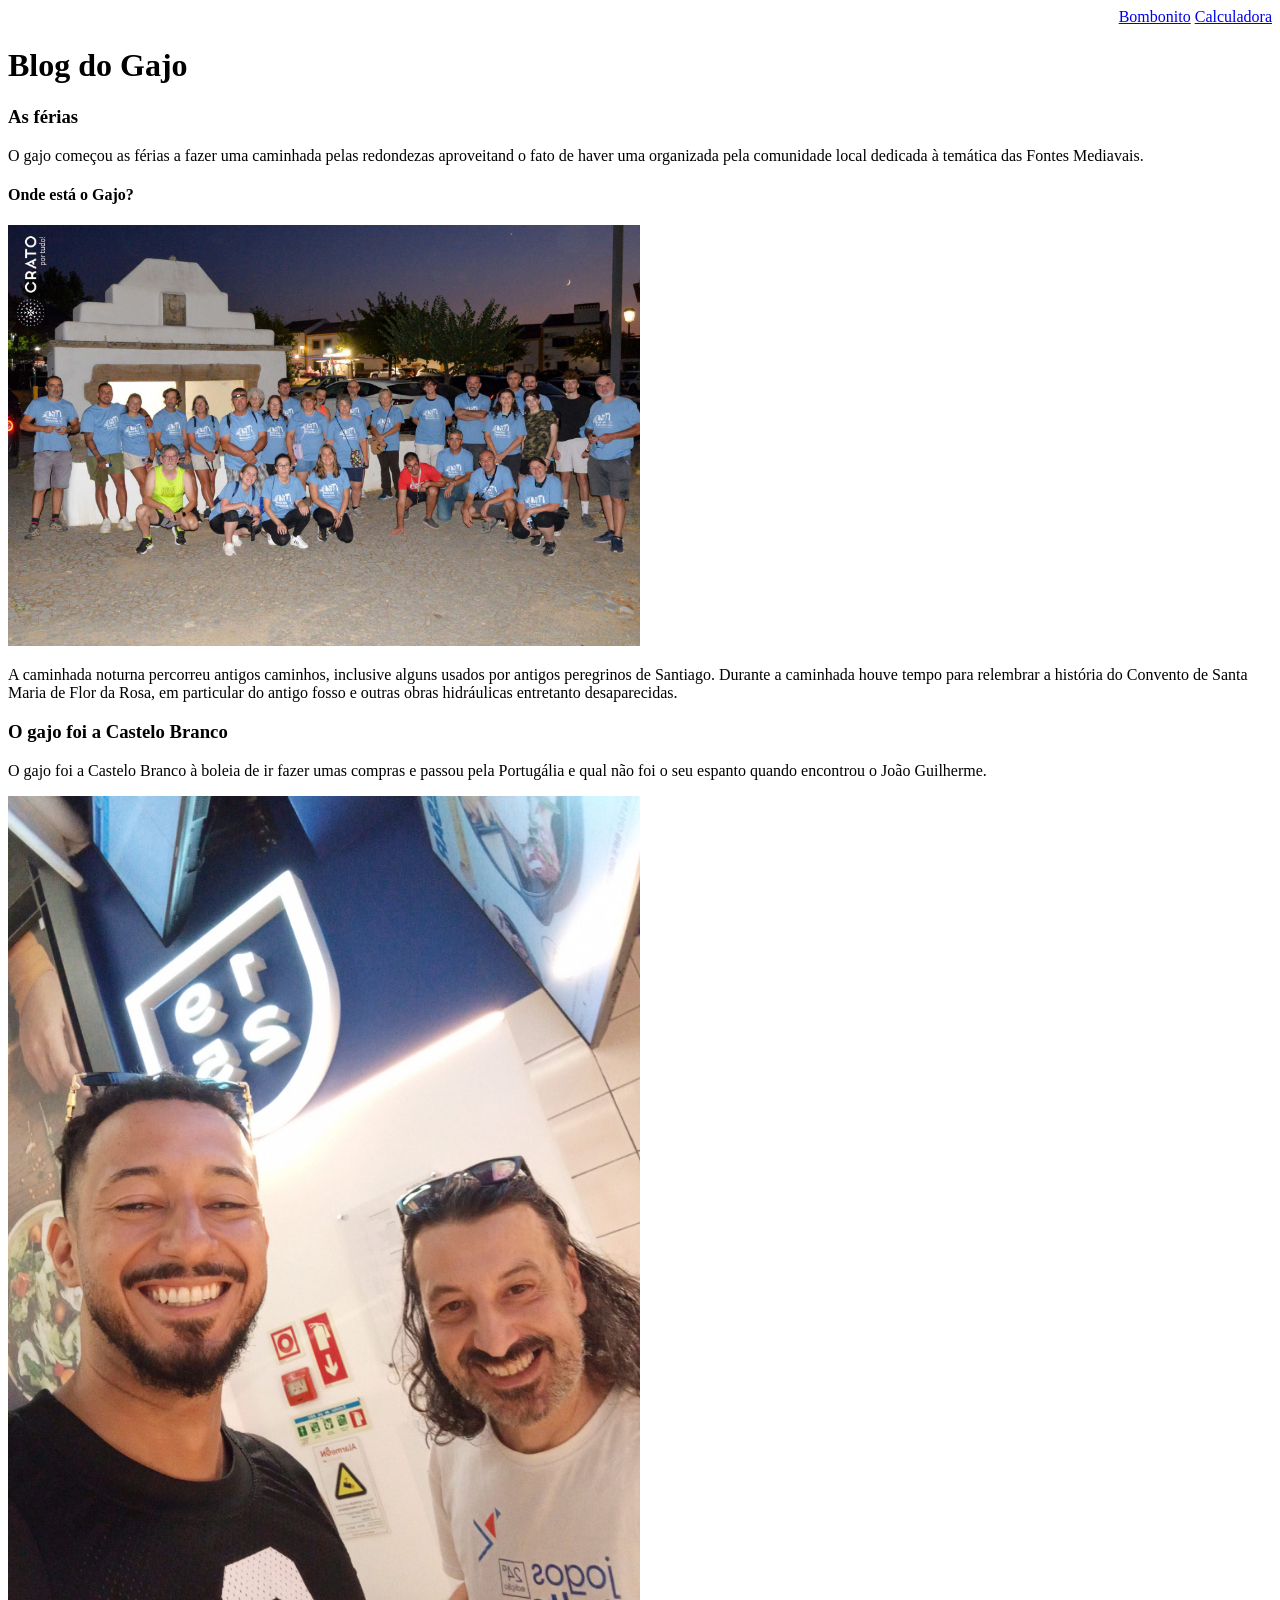
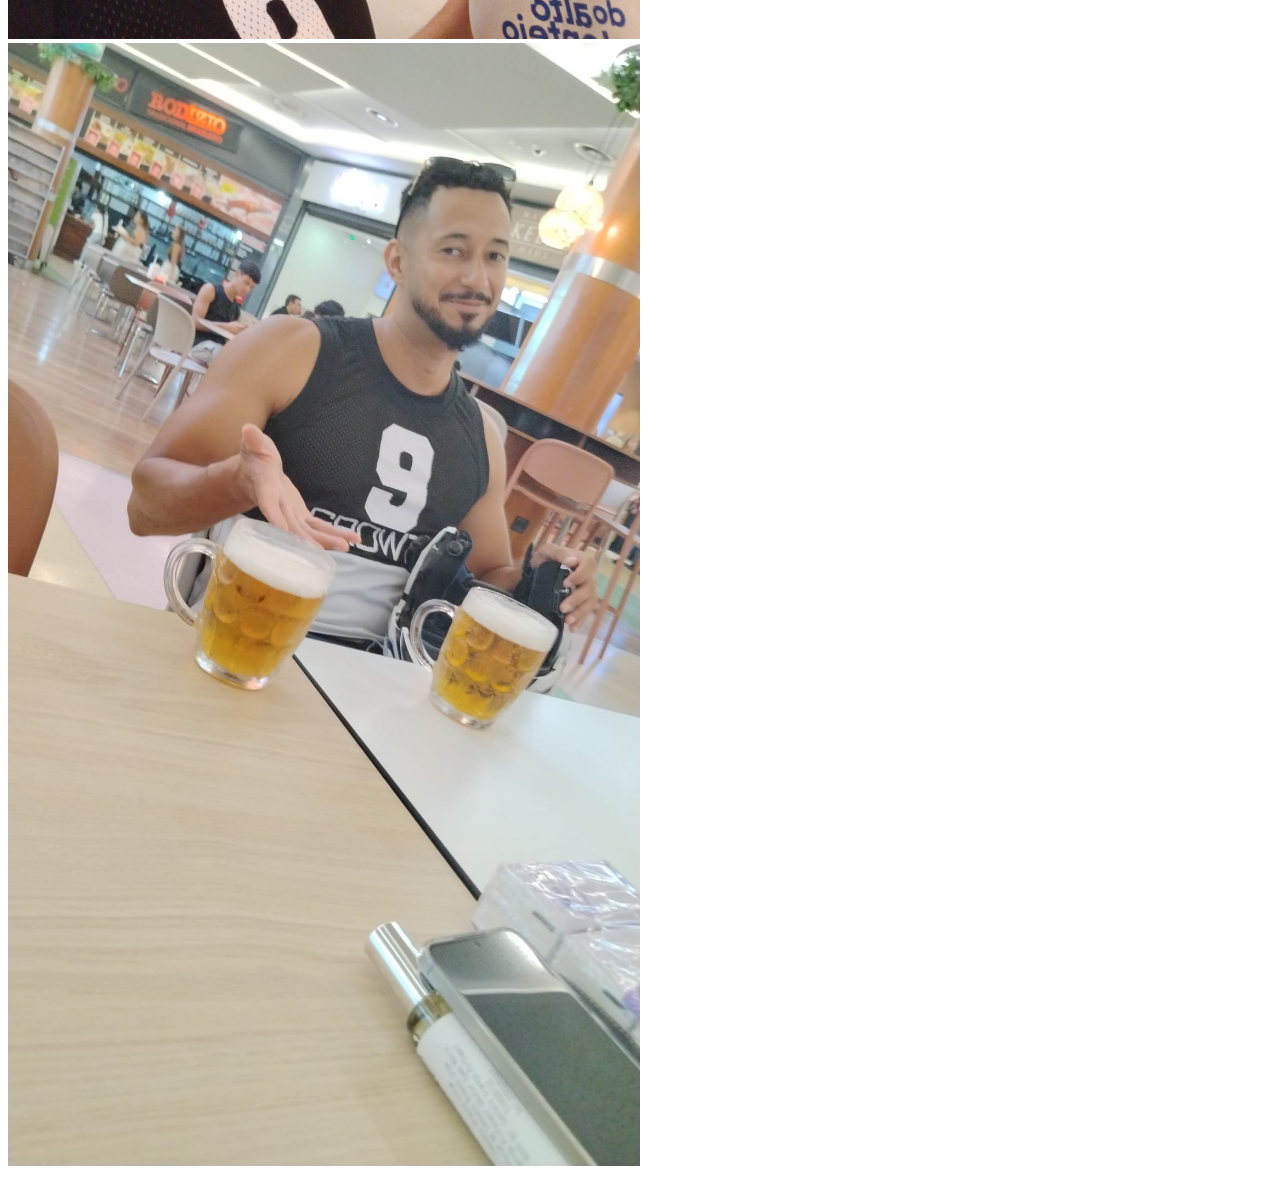
==== commit 11e251c9: "Capitulo sobre Castelo Branco" ====
--- a/index.html
+++ b/index.html
@@ -7,6 +7,10 @@
     <title>Blog do Gajo</title>
   </head>
   <body>
+    <nav aria-label="Navegação principal">
+      <a href="bombonito/index.html">Bombonito</a>
+      <a href="calculadora/index.html">Calculadora</a>
+    </nav>
     <h1>Blog do Gajo</h1>
     <h3>As férias</h3>
     <p>
@@ -26,5 +30,21 @@
       particular do antigo fosso e outras obras hidráulicas entretanto
       desaparecidas.
     </p>
+
+    <h3>O gajo foi a Castelo Branco</h3>
+
+    <p>
+      O gajo foi a Castelo Branco à boleia de ir fazer umas compras e passou
+      pela Portugália e qual não foi o seu espanto quando encontrou o João
+      Guilherme.
+    </p>
+    <img
+      src="osgajos.jpg"
+      alt="Fotografia do gajo com o João Guilherme em Castelo Branco"
+    />
+    <img
+      src="aslouras.jpg"
+      alt="Fotografia do do João Guilherme com as louras."
+    />
   </body>
 </html>
--- a/blog.css
+++ b/blog.css
@@ -1,3 +1,7 @@
 img {
-    max-width: 400px;
-}+  max-width: 50%;
+}
+
+nav {
+  text-align: right;
+}
